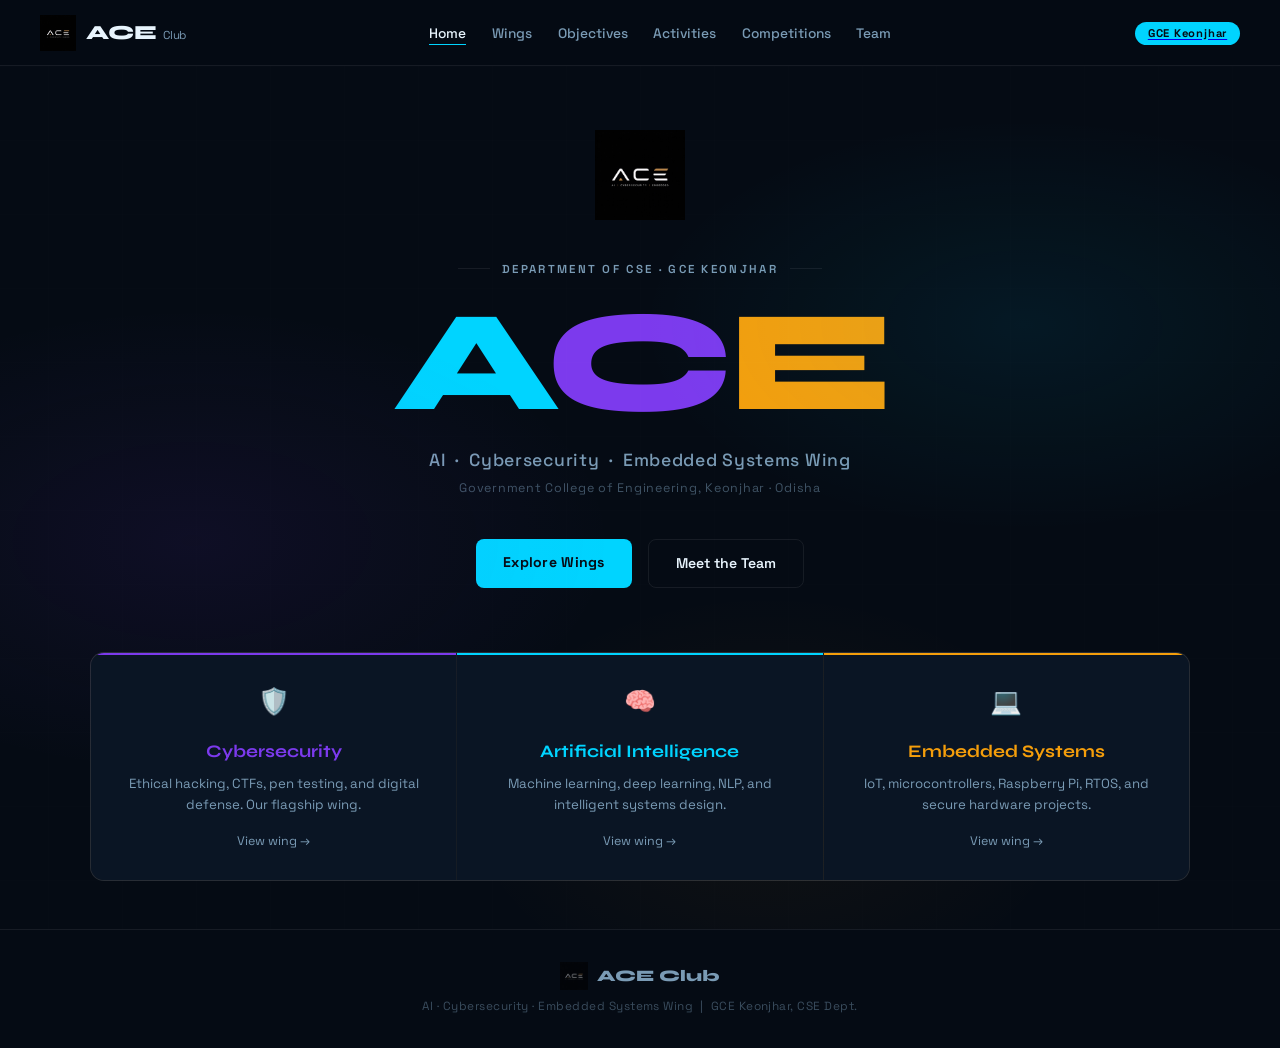
==== index.html @ 62df0c0e "Commit 1" ====
<!DOCTYPE html>
<html lang="en">
<head>
  <meta charset="UTF-8">
  <meta name="viewport" content="width=device-width, initial-scale=1.0">
  <title>ACE Club — Home</title>
  <link href="https://fonts.googleapis.com/css2?family=Space+Grotesk:wght@300;400;500;600;700&family=Syne:wght@700;800&display=swap" rel="stylesheet">
  <link rel="stylesheet" href="style.css">
  <style>
    /* ---- HERO ---- */
    .hero {
      min-height: calc(100vh - var(--nav-h));
      display: flex; flex-direction: column;
      align-items: center; justify-content: center;
      text-align: center; padding: 4rem 2rem 3rem;
      position: relative; overflow: hidden;
    }
    .hero::before {
      content: '';
      position: absolute; inset: 0; pointer-events: none;
      background:
        radial-gradient(ellipse 55% 45% at 15% 55%, rgba(124,58,237,0.08) 0%, transparent 60%),
        radial-gradient(ellipse 50% 40% at 80% 30%, rgba(0,212,255,0.07) 0%, transparent 60%),
        radial-gradient(ellipse 40% 40% at 60% 85%, rgba(245,158,11,0.05) 0%, transparent 60%);
    }
    .grid-bg {
      position: absolute; inset: 0; pointer-events: none; overflow: hidden;
    }
    .grid-bg svg { width: 100%; height: 100%; opacity: 0.02; }

    .hero-logo-wrap { margin-bottom: 2rem; }
    .hero-logo-wrap img {
      height: 90px; width: 90px; object-fit: contain;
      filter: invert(1);
      animation: float 4s ease-in-out infinite;
    }
    @keyframes float {
      0%, 100% { transform: translateY(0); }
      50%       { transform: translateY(-8px); }
    }

    .hero-eyebrow {
      font-size: 0.72rem; font-weight: 600; letter-spacing: 0.2em;
      color: var(--muted); text-transform: uppercase;
      margin-bottom: 1.2rem;
      display: flex; align-items: center; gap: 0.75rem;
    }
    .hero-eyebrow::before, .hero-eyebrow::after {
      content: ''; display: block; width: 2rem; height: 1px; background: var(--border);
    }
    .hero-title {
      font-family: 'Syne', sans-serif;
      font-size: clamp(4rem, 12vw, 9rem);
      font-weight: 800; line-height: 0.92; letter-spacing: -0.04em;
      margin-bottom: 0.5rem;
    }
    .hero-title .t-a { color: var(--ai); }
    .hero-title .t-c { color: var(--cs); }
    .hero-title .t-e { color: var(--es); }

    .hero-fullname {
      font-size: clamp(0.85rem, 2vw, 1.1rem);
      color: var(--muted); margin: 0.5rem auto 0.3rem;
      font-weight: 500; letter-spacing: 0.04em;
    }
    .hero-college {
      font-size: 0.78rem; color: rgba(122,155,181,0.5);
      letter-spacing: 0.06em; margin-bottom: 2.5rem;
    }
    .hero-cta { display: flex; gap: 1rem; flex-wrap: wrap; justify-content: center; }

    /* QUICK CARDS */
    .quick-grid {
      display: grid;
      grid-template-columns: repeat(auto-fit, minmax(280px, 1fr));
      gap: 1px; background: var(--border);
      border: 1px solid var(--border); border-radius: 14px; overflow: hidden;
      margin-top: 4rem;
    }
    .quick-card {
      background: var(--bg2); padding: 1.75rem;
      position: relative; overflow: hidden;
      transition: background 0.25s;
      text-decoration: none; color: inherit;
      display: block;
    }
    .quick-card:hover { background: var(--bg3); }
    .quick-card::before {
      content: ''; position: absolute; top: 0; left: 0; right: 0; height: 2px;
    }
    .quick-card.cs::before { background: var(--cs); }
    .quick-card.ai::before { background: var(--ai); }
    .quick-card.es::before { background: var(--es); }
    .qc-icon { font-size: 1.6rem; margin-bottom: 1rem; display: block; }
    .qc-name {
      font-family: 'Syne', sans-serif;
      font-size: 1.1rem; font-weight: 700; margin-bottom: 0.4rem;
    }
    .quick-card.cs .qc-name { color: var(--cs); }
    .quick-card.ai .qc-name { color: var(--ai); }
    .quick-card.es .qc-name { color: var(--es); }
    .qc-desc { font-size: 0.83rem; color: var(--muted); line-height: 1.65; }
    .qc-arrow { margin-top: 1rem; font-size: 0.78rem; color: var(--muted); }
  </style>
</head>
<body>

<nav>
  <a href="index.html" class="nav-logo">
    <img src="logo.png" alt="ACE Logo">
    <span class="nav-logo-text">ACE <span class="nav-logo-sub">Club</span></span>
  </a>
  <ul class="nav-links">
    <li><a href="index.html" class="active">Home</a></li>
    <li><a href="wings.html">Wings</a></li>
    <li><a href="objectives.html">Objectives</a></li>
    <li><a href="activities.html">Activities</a></li>
    <li><a href="competitions.html">Competitions</a></li>
    <li><a href="team.html">Team</a></li>
  </ul>
 <a href="https://www.gcekjr.ac.in" target="_blank" rel="noopener noreferrer">
    <span class="nav-badge">GCE Keonjhar</span>
</a>
</nav>

<div class="page">
  <section class="hero">
    <div class="grid-bg">
      <svg viewBox="0 0 1200 700" xmlns="http://www.w3.org/2000/svg" preserveAspectRatio="xMidYMid slice">
        <defs>
          <pattern id="grid" width="60" height="60" patternUnits="userSpaceOnUse">
            <path d="M 60 0 L 0 0 0 60" fill="none" stroke="white" stroke-width="0.5"/>
          </pattern>
        </defs>
        <rect width="1200" height="700" fill="url(#grid)"/>
      </svg>
    </div>

    <div class="hero-logo-wrap">
      <img src="logo.png" alt="ACE Logo">
    </div>
    <p class="hero-eyebrow">Department of CSE · GCE Keonjhar</p>
    <h1 class="hero-title">
      <span class="t-a">A</span><span class="t-c">C</span><span class="t-e">E</span>
    </h1>
    <p class="hero-fullname">AI &nbsp;·&nbsp; Cybersecurity &nbsp;·&nbsp; Embedded Systems Wing</p>
    <p class="hero-college">Government College of Engineering, Keonjhar · Odisha</p>
    <div class="hero-cta">
      <a href="wings.html" class="btn-primary">Explore Wings</a>
      <a href="team.html" class="btn-ghost">Meet the Team</a>
    </div>

    <!-- Quick Wing Cards -->
    <div class="quick-grid" style="max-width: var(--max-w); width: 100%;">
      <a href="wings.html#cybersecurity" class="quick-card cs">
        <span class="qc-icon">🛡️</span>
        <p class="qc-name">Cybersecurity</p>
        <p class="qc-desc">Ethical hacking, CTFs, pen testing, and digital defense. Our flagship wing.</p>
        <p class="qc-arrow">View wing →</p>
      </a>
      <a href="wings.html#ai" class="quick-card ai">
        <span class="qc-icon">🧠</span>
        <p class="qc-name">Artificial Intelligence</p>
        <p class="qc-desc">Machine learning, deep learning, NLP, and intelligent systems design.</p>
        <p class="qc-arrow">View wing →</p>
      </a>
      <a href="wings.html#embedded" class="quick-card es">
        <span class="qc-icon">💻</span>
        <p class="qc-name">Embedded Systems</p>
        <p class="qc-desc">IoT, microcontrollers, Raspberry Pi, RTOS, and secure hardware projects.</p>
        <p class="qc-arrow">View wing →</p>
      </a>
    </div>
  </section>

  <footer class="footer-band">
    <div class="footer-logo">
      <img src="logo.png" alt="ACE">
      <span class="footer-logo-text">ACE Club</span>
    </div>
    <p class="footer-sub">AI · Cybersecurity · Embedded Systems Wing &nbsp;|&nbsp; GCE Keonjhar, CSE Dept.</p>
  </footer>
</div>

</body>
</html>
---- style.css ----
/* ============================================
   ACE CLUB — SHARED STYLESHEET
   Edit here → applies to ALL pages
   ============================================ */

*, *::before, *::after { box-sizing: border-box; margin: 0; padding: 0; }

:root {
  --cs:    #7c3aed;
  --ai:    #00d4ff;
  --es:    #f59e0b;
  --bg:    #050b14;
  --bg2:   #0a1524;
  --bg3:   #0d1f35;
  --text:  #e8f4fd;
  --muted: #7a9bb5;
  --border: rgba(255,255,255,0.07);
  --max-w: 1100px;
  --nav-h: 66px;
}

html { scroll-behavior: smooth; }
body {
  font-family: 'Space Grotesk', sans-serif;
  background: var(--bg); color: var(--text);
  overflow-x: hidden; line-height: 1.6;
}

/* NAV */
nav {
  position: fixed; top: 0; left: 0; right: 0; z-index: 100;
  height: var(--nav-h);
  display: flex; align-items: center; justify-content: space-between;
  padding: 0 2.5rem;
  background: rgba(5,11,20,0.92);
  backdrop-filter: blur(18px);
  border-bottom: 1px solid var(--border);
}
.nav-logo {
  display: flex; align-items: center; gap: 0.65rem;
  text-decoration: none;
}
.nav-logo img { height: 36px; width: 36px; object-fit: contain; filter: invert(1); }
.nav-logo-text {
  font-family: 'Syne', sans-serif;
  font-size: 1.25rem; font-weight: 800; letter-spacing: -0.02em;
  color: var(--text);
}
.nav-logo-sub {
  font-size: 0.72rem; color: var(--muted);
  font-weight: 400; font-family: 'Space Grotesk', sans-serif;
  margin-left: 0.1rem;
}
.nav-links { display: flex; gap: 1.6rem; list-style: none; }
.nav-links a {
  color: var(--muted); text-decoration: none;
  font-size: 0.86rem; font-weight: 500;
  transition: color 0.2s;
  padding-bottom: 2px;
  border-bottom: 1.5px solid transparent;
}
.nav-links a:hover { color: var(--text); }
.nav-links a.active { color: var(--text); border-bottom-color: var(--ai); }
.nav-badge {
  font-size: 0.7rem; font-weight: 700; letter-spacing: 0.07em;
  color: var(--bg); background: var(--ai);
  padding: 0.28rem 0.8rem; border-radius: 100px;
}

/* PAGE */
.page { padding-top: var(--nav-h); min-height: 100vh; }

/* SECTION */
.section { padding: 5rem 2rem; max-width: var(--max-w); margin: 0 auto; }
.section-label {
  font-size: 0.68rem; letter-spacing: 0.22em; text-transform: uppercase;
  color: var(--muted); font-weight: 600; margin-bottom: 0.55rem;
}
.section-title {
  font-family: 'Syne', sans-serif;
  font-size: clamp(1.8rem, 4vw, 2.7rem);
  font-weight: 800; letter-spacing: -0.03em; margin-bottom: 0.75rem;
}
.section-desc { color: var(--muted); max-width: 540px; font-size: 0.96rem; margin-bottom: 2.5rem; }

/* BUTTONS */
.btn-primary {
  display: inline-block; padding: 0.78rem 1.7rem; border-radius: 8px;
  background: var(--ai); color: var(--bg);
  font-weight: 700; font-size: 0.88rem; text-decoration: none;
  transition: opacity 0.2s, transform 0.2s; letter-spacing: 0.02em;
}
.btn-primary:hover { opacity: 0.88; transform: translateY(-1px); }
.btn-ghost {
  display: inline-block; padding: 0.78rem 1.7rem; border-radius: 8px;
  border: 1px solid var(--border); color: var(--text);
  font-weight: 600; font-size: 0.88rem; text-decoration: none;
  transition: border-color 0.2s, transform 0.2s;
}
.btn-ghost:hover { border-color: rgba(255,255,255,0.25); transform: translateY(-1px); }

/* FOOTER */
.footer-band {
  border-top: 1px solid var(--border); background: var(--bg);
  padding: 2rem 2rem; text-align: center;
}
.footer-logo { display: flex; align-items: center; justify-content: center; gap: 0.6rem; margin-bottom: 0.4rem; }
.footer-logo img { height: 28px; filter: invert(1); opacity: 0.6; }
.footer-logo-text { font-family: 'Syne', sans-serif; font-size: 1rem; font-weight: 800; color: var(--muted); }
.footer-sub { font-size: 0.74rem; color: rgba(122,155,181,0.45); letter-spacing: 0.04em; }
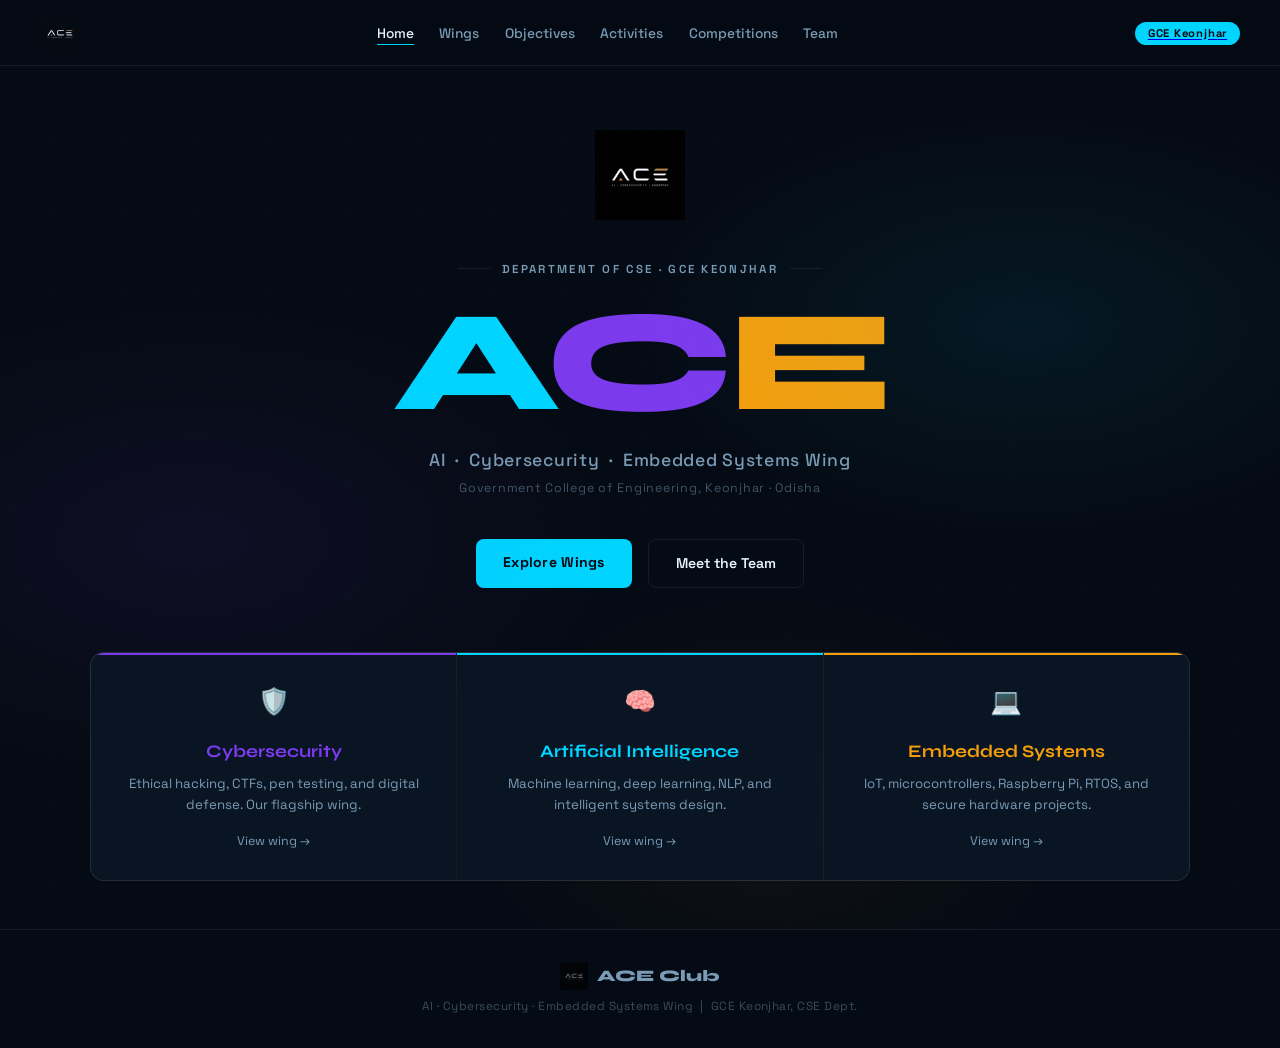
==== commit abc916e4: "4th commit update of team details in popoup and some corrections in website" ====
--- a/index.html
+++ b/index.html
@@ -101,15 +101,28 @@
     .quick-card.es .qc-name { color: var(--es); }
     .qc-desc { font-size: 0.83rem; color: var(--muted); line-height: 1.65; }
     .qc-arrow { margin-top: 1rem; font-size: 0.78rem; color: var(--muted); }
+
+
+    .nav-logo {
+  display: flex;
+  align-items: center;
+}
+
+.nav-logo img {
+  height: 40px; /* Perfect height for a clean nav bar */
+  width: auto;
+  display: block;
+  mix-blend-mode: screen; /* Instantly removes the black square background */
+}
+
   </style>
 </head>
 <body>
 
 <nav>
   <a href="index.html" class="nav-logo">
-    <img src="logo.png" alt="ACE Logo">
-    <span class="nav-logo-text">ACE <span class="nav-logo-sub">Club</span></span>
-  </a>
+  <img src="logo.png" alt="ACE Logo">
+</a>
   <ul class="nav-links">
     <li><a href="index.html" class="active">Home</a></li>
     <li><a href="wings.html">Wings</a></li>
--- a/style.css
+++ b/style.css
@@ -108,3 +108,188 @@
 .footer-logo img { height: 28px; filter: invert(1); opacity: 0.6; }
 .footer-logo-text { font-family: 'Syne', sans-serif; font-size: 1rem; font-weight: 800; color: var(--muted); }
 .footer-sub { font-size: 0.74rem; color: rgba(122,155,181,0.45); letter-spacing: 0.04em; }
+/* ==========================================================================
+   ACE CLUB — MOBILE RESPONSIVE MEDIA QUERIES
+   ========================================================================== */
+
+@media (max-width: 768px) {
+  :root {
+    --nav-h: auto; /* Allow nav to fit wrapped content on mobile */
+  }
+
+  /* 1. NAVIGATION FIXED FOR MOBILE */
+  nav {
+    flex-direction: column;
+    padding: 1rem;
+    gap: 0.8rem;
+    height: auto;
+    position: relative; /* Prevents hero section overlapping fixed space */
+  }
+
+  .nav-links {
+    width: 100%;
+    justify-content: center;
+    flex-wrap: wrap;
+    gap: 0.8rem 1.2rem;
+  }
+
+  .nav-links a {
+    font-size: 0.8rem;
+    padding-bottom: 4px;
+  }
+
+  .nav-badge {
+    width: 100%;
+    text-align: center;
+    display: block;
+    margin-top: 0.2rem;
+    font-size: 0.65rem;
+    padding: 0.4rem;
+  }
+
+  /* Adjust page padding since navbar height changed */
+  .page {
+    padding-top: 0; 
+  }
+
+  /* 2. HERO LAYOUT ADJUSTMENTS */
+  .hero {
+    min-height: auto;
+    padding: 3rem 1rem 2rem;
+  }
+
+  .hero-eyebrow {
+    font-size: 0.65rem;
+    letter-spacing: 0.1em;
+    gap: 0.4rem;
+  }
+
+  .hero-eyebrow::before, .hero-eyebrow::after {
+    width: 1rem;
+  }
+
+  .hero-fullname {
+    font-size: 0.9rem;
+    letter-spacing: 0.02em;
+    line-height: 1.4;
+  }
+
+  .hero-college {
+    font-size: 0.7rem;
+    margin-bottom: 2rem;
+  }
+
+  .hero-cta {
+    width: 100%;
+    flex-direction: column;
+    gap: 0.75rem;
+  }
+
+  .btn-primary, .btn-ghost {
+    width: 100%;
+    text-align: center;
+    padding: 0.85rem 1.5rem;
+  }
+
+  /* 3. GRIDS & CARDS UNIFORM SCALING */
+  .quick-grid {
+    grid-template-columns: 1fr;
+    margin-top: 2.5rem;
+  }
+
+  .section {
+    padding: 3.5rem 1.25rem;
+  }
+
+  .section-title {
+    font-size: 1.8rem;
+  }
+
+  .section-desc {
+    font-size: 0.88rem;
+    margin-bottom: 2rem;
+  }
+
+  /* 4. ACTIVITY & OBJECTIVE CARDS RESPONSE */
+  .act-card {
+    flex-direction: column;
+    gap: 0.5rem;
+    padding: 1.25rem;
+  }
+
+  .act-dot-col {
+    display: none; /* Hide decorative dots to gain screen space on tiny widths */
+  }
+
+  /* 5. RESPONSIVE DATA TABLES (Activities Page) */
+  .schedule-inner {
+    padding: 3.5rem 1.25rem;
+  }
+
+  .schedule-table {
+    display: block;
+    width: 100%;
+    overflow-x: auto; /* Creates clean touch-swipe scrolling on mobile instead of clipping text */
+    -webkit-overflow-scrolling: touch;
+    white-space: nowrap;
+  }
+
+  .schedule-table th, .schedule-table td {
+    padding: 0.75rem 0.85rem;
+    font-size: 0.8rem;
+  }
+
+  /* 6. FOUNDERS AND TEAM ELEMENTS */
+  .mentor-card {
+    flex-direction: column;
+    text-align: center;
+    padding: 1.5rem;
+    gap: 1rem;
+  }
+
+  .founders-grid {
+    grid-template-columns: repeat(auto-fit, minmax(140px, 1fr));
+    gap: 0.75rem;
+  }
+
+  .founder-card {
+    padding: 1.25rem 0.75rem;
+  }
+
+  /* 7. WINGS TWO-COLUMNS HANDLING */
+  .wing-inner {
+    padding: 3.5rem 1.25rem;
+  }
+
+  .wing-header {
+    flex-direction: column;
+    text-align: center;
+    gap: 0.5rem;
+  }
+
+  .wing-title {
+    font-size: 1.5rem;
+    text-align: center;
+  }
+
+  .wing-priority {
+    display: block;
+    margin: 0.5rem auto 0;
+    width: max-content;
+  }
+
+  .wing-desc {
+    text-align: center;
+    font-size: 0.9rem;
+  }
+}
+
+/* Fix for ultra-small device screens */
+@media (max-width: 360px) {
+  .nav-links a {
+    font-size: 0.75rem;
+  }
+  .founders-grid {
+    grid-template-columns: 1fr;
+  }
+}
